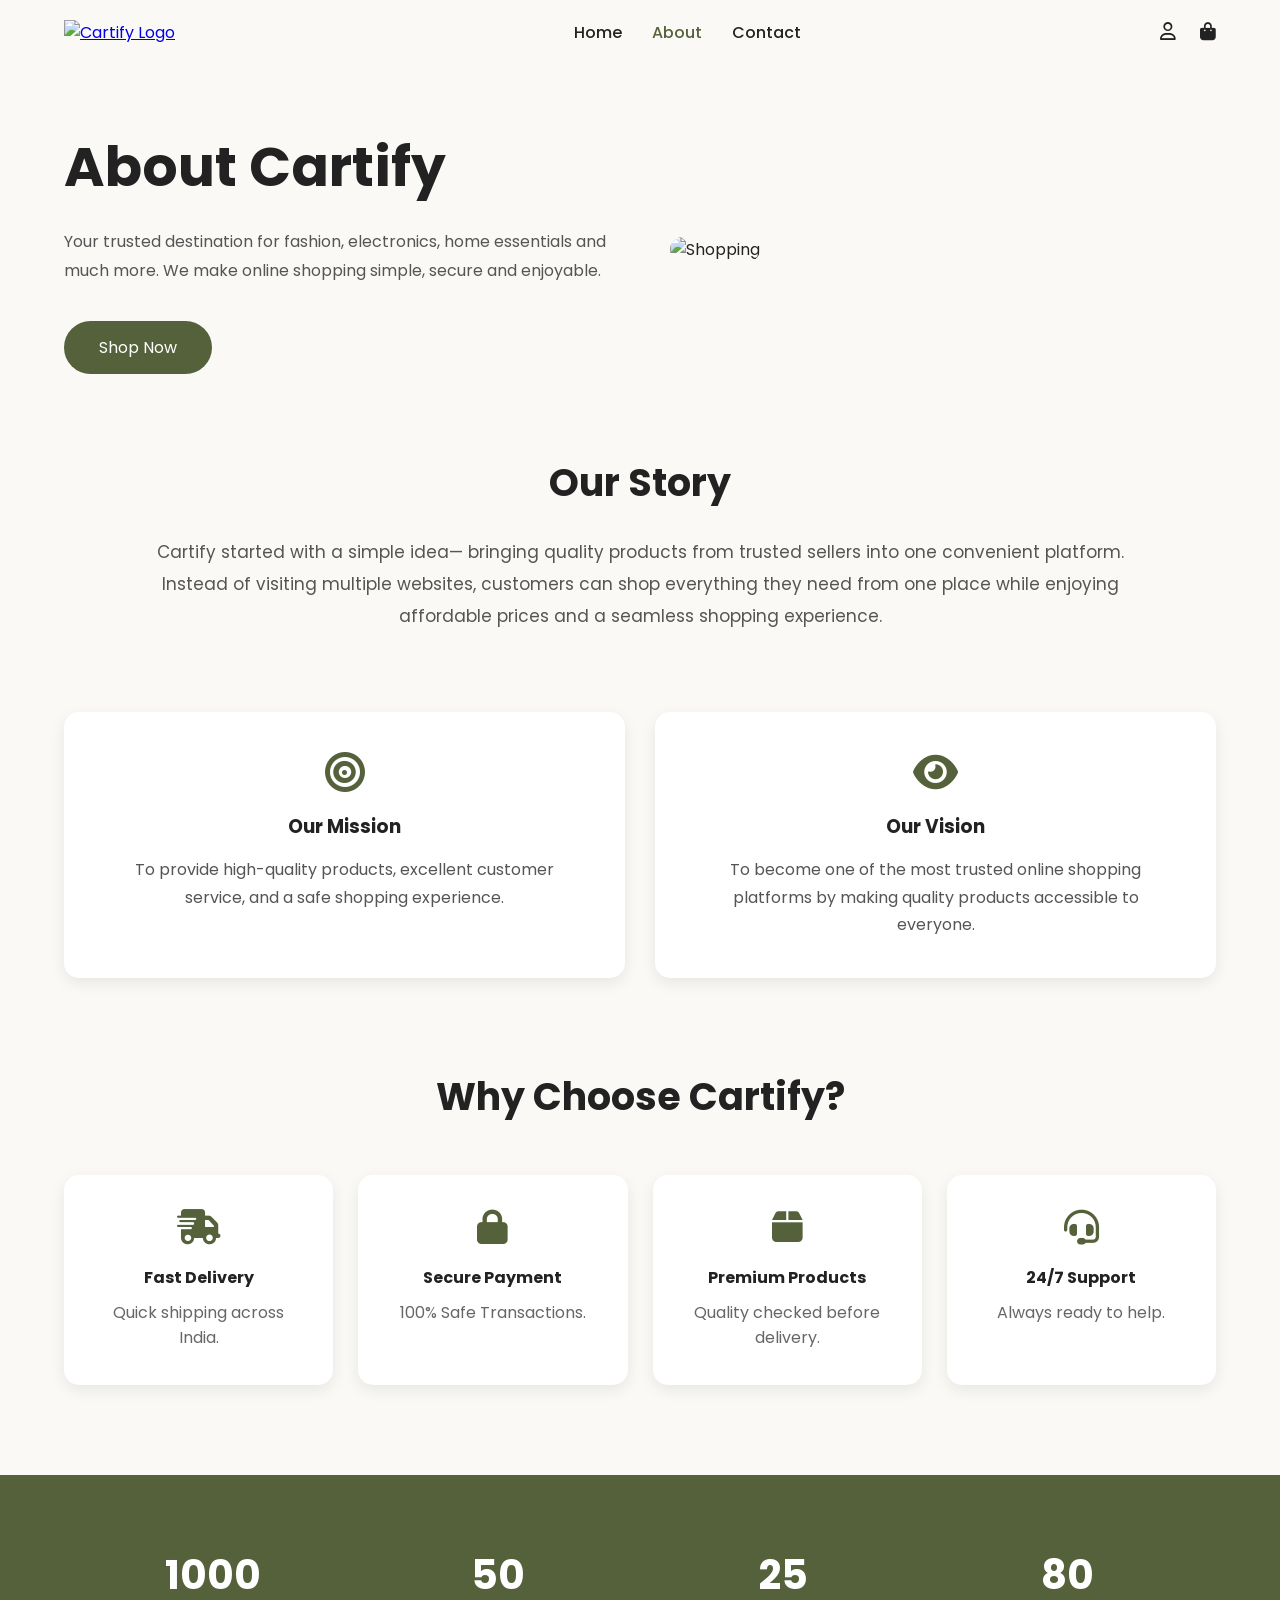
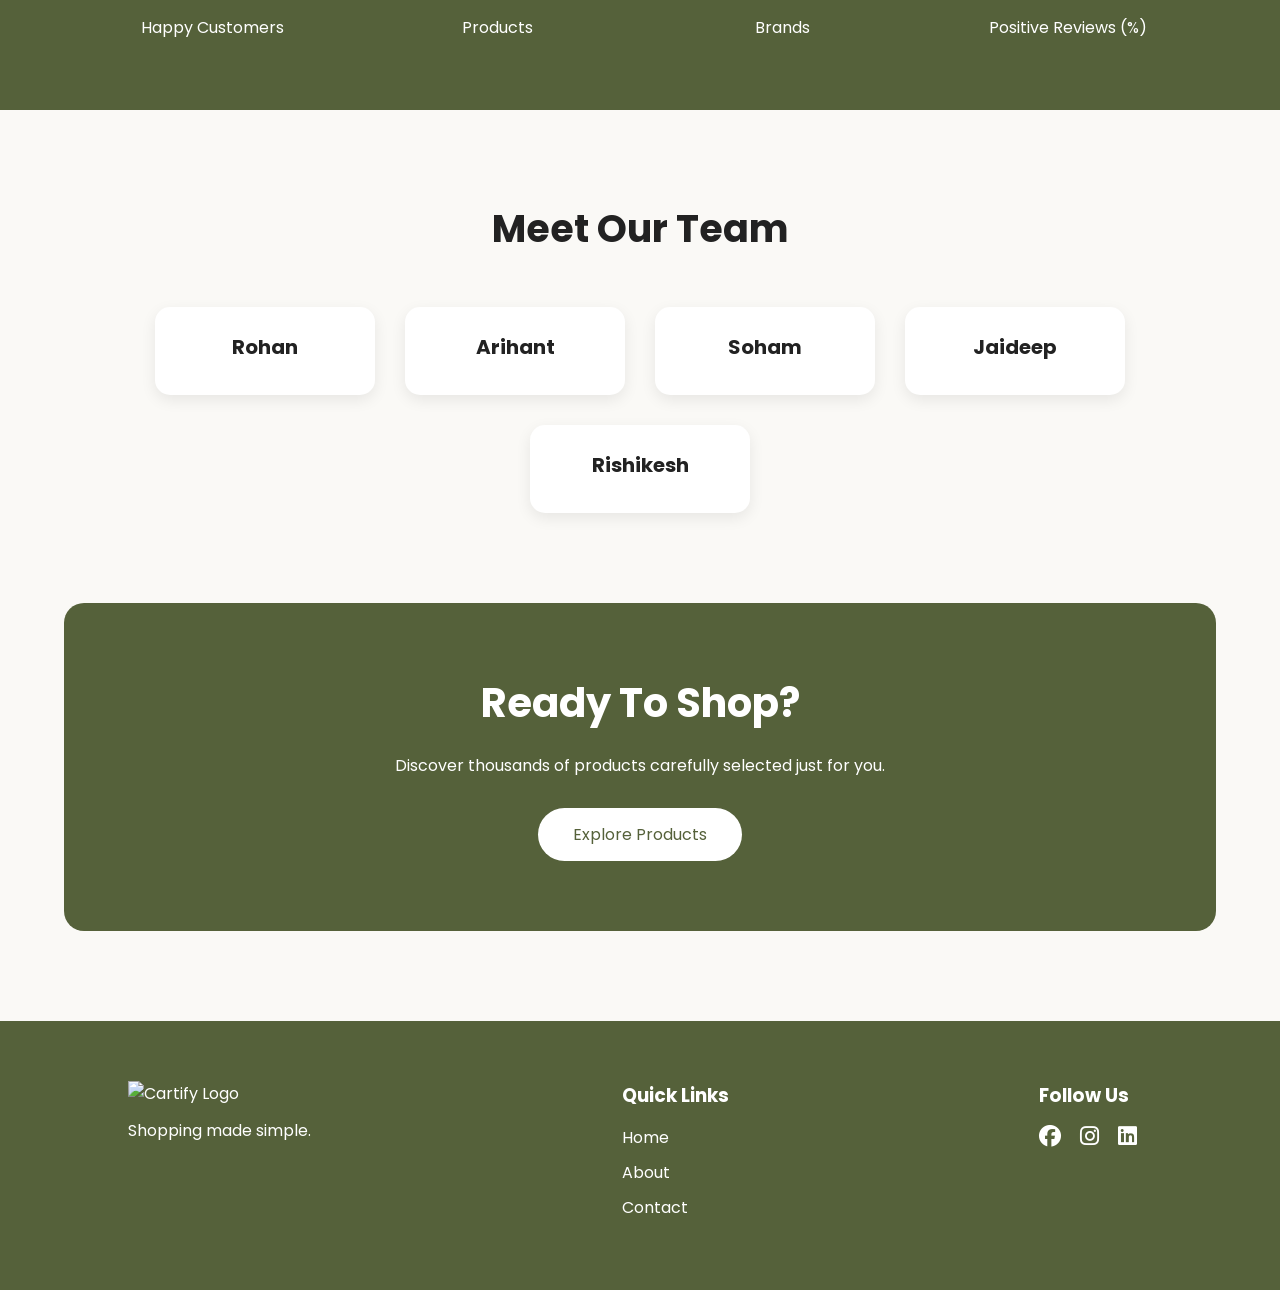
==== About/about.html @ fca767d3 "About page is add and logo is change of contact page" ====
<!DOCTYPE html>
<html lang="en">
<head>
    <meta charset="UTF-8">
    <meta name="viewport" content="width=device-width, initial-scale=1.0">
    <title>About | Cartify</title>

    <link rel="stylesheet" href="about.css">

    <link rel="preconnect" href="https://fonts.googleapis.com">
    <link rel="preconnect" href="https://fonts.gstatic.com" crossorigin>

    <link href="https://fonts.googleapis.com/css2?family=Poppins:wght@300;400;500;600;700&display=swap" rel="stylesheet">

    <link rel="stylesheet"
    href="https://cdnjs.cloudflare.com/ajax/libs/font-awesome/6.5.2/css/all.min.css">
</head>

<body>

<!-- ================= NAVBAR ================= -->

<header>

    <div class="logo">
        <a href="../Home/home.html">
            <img src="Logo.png" alt="Cartify Logo">
        </a>
    </div>

    <nav>
        <a href="../Home/home.html">Home</a>
        <a href="about.html" class="active">About</a>
        <a href="contact.html">Contact</a>
    </nav>

    <div class="icons">
        <i class="fa-regular fa-user"></i>
        <i class="fa-solid fa-bag-shopping"></i>
    </div>

</header>

<!-- ================= HERO ================= -->

<section class="hero reveal">

    <div class="hero-text">

        <h1>About Cartify</h1>

        <p>
            Your trusted destination for fashion, electronics,
            home essentials and much more.
            We make online shopping simple, secure and enjoyable.
        </p>

        <a href="../Home/home.html" class="btn">
            Shop Now
        </a>

    </div>

    <div class="hero-image">

        <img src="shoping.jpg" alt="Shopping">

    </div>

</section>

<!-- ================= STORY ================= -->

<section class="story reveal">

    <h2>Our Story</h2>

    <p>

        Cartify started with a simple idea—
        bringing quality products from trusted sellers
        into one convenient platform.

        Instead of visiting multiple websites,
        customers can shop everything they need
        from one place while enjoying affordable
        prices and a seamless shopping experience.

    </p>

</section>

<!-- ================= MISSION ================= -->

<section class="mission reveal">

    <div class="card">

        <i class="fa-solid fa-bullseye"></i>

        <h3>Our Mission</h3>

        <p>

            To provide high-quality products,
            excellent customer service,
            and a safe shopping experience.

        </p>

    </div>

    <div class="card">

        <i class="fa-solid fa-eye"></i>

        <h3>Our Vision</h3>

        <p>

            To become one of the most trusted
            online shopping platforms by making
            quality products accessible to everyone.

        </p>

    </div>

</section>

<!-- ================= WHY CHOOSE US ================= -->

<section class="why reveal">

    <h2>Why Choose Cartify?</h2>

    <div class="features">

        <div class="feature">

            <i class="fa-solid fa-truck-fast"></i>

            <h4>Fast Delivery</h4>

            <p>Quick shipping across India.</p>

        </div>

        <div class="feature">

            <i class="fa-solid fa-lock"></i>

            <h4>Secure Payment</h4>

            <p>100% Safe Transactions.</p>

        </div>

        <div class="feature">

            <i class="fa-solid fa-box"></i>

            <h4>Premium Products</h4>

            <p>Quality checked before delivery.</p>

        </div>

        <div class="feature">

            <i class="fa-solid fa-headset"></i>

            <h4>24/7 Support</h4>

            <p>Always ready to help.</p>

        </div>

    </div>

</section>

<!-- ================= STATS ================= -->

<section class="stats reveal">

    <div class="stat">
        <h2 class="stat-number" data-target="10000">1000</h2>
        <p>Happy Customers</p>
    </div>

    <div class="stat">
        <h2 class="stat-number" data-target="500">50</h2>
        <p>Products</p>
    </div>

    <div class="stat">
        <h2 class="stat-number" data-target="50">25</h2>
        <p>Brands</p>
    </div>

    <div class="stat">
        <h2 class="stat-number" data-target="98">80</h2>
        <p>Positive Reviews (%)</p>
    </div>

</section>

<!-- ================= TEAM ================= -->

<!-- ================= TEAM ================= -->

<section class="team reveal">

    <h2>Meet Our Team</h2>

    <div class="members">

        <div class="member">
            <div class="avatar"></div>
            <h4>Rohan</h4>
            <p></p>
        </div>

        <div class="member">
            <div class="avatar"></div>
            <h4>Arihant</h4>
            <p></p>
        </div>

        <div class="member">
            <div class="avatar"></div>
            <h4>Soham</h4>
            <p></p>
        </div>

        <div class="member">
            <div class="avatar"></div>
            <h4>Jaideep</h4>
            <p></p>
        </div>

        <div class="member">
            <div class="avatar"></div>
            <h4>Rishikesh</h4>
            <p></p>
        </div>

    </div>

</section>

<!-- ================= CTA ================= -->

<section class="cta">

    <h2>Ready To Shop?</h2>

    <p>
        Discover thousands of products
        carefully selected just for you.
    </p>

    <a href="../Home/home.html" class="btn">
        Explore Products
    </a>

</section>

<!-- ================= FOOTER ================= -->

<footer>

    <div class="footer-logo">

        <img src="images/logo.png" alt="Cartify Logo">

        <p>Shopping made simple.</p>

    </div>

    <div>

        <h3>Quick Links</h3>

        <a href="../Home/home.html">Home</a>
        <a href="about.html">About</a>
        <a href="contact.html">Contact</a>

    </div>

    <div>

        <h3>Follow Us</h3>

        <i class="fab fa-facebook"></i>
        <i class="fab fa-instagram"></i>
        <i class="fab fa-linkedin"></i>

    </div>

</footer>

<script src="about.js"></script>

</body>
</html>
---- About/about.css ----
/* ================= GOOGLE FONT ================= */

*{
    margin:0;
    padding:0;
    box-sizing:border-box;
    font-family:'Poppins',sans-serif;
}

html{
    scroll-behavior:smooth;
}

body{
    background:#faf9f6;
    color:#222;
    overflow-x:hidden;
}

/* ================= NAVBAR ================= */

header{
    width:90%;
    margin:auto;
    display:flex;
    justify-content:space-between;
    align-items:center;
    padding:20px 0;
}

.logo{
    display:flex;
    align-items:center;
}

.logo img{
    width:170px;
    height:auto;
    display:block;
}

nav{
    display:flex;
    gap:30px;
}

nav a{
    text-decoration:none;
    color:#222;
    font-weight:500;
    transition:.3s;
}

nav a:hover,
nav .active{
    color:#55613a;
}

.icons i{
    margin-left:20px;
    cursor:pointer;
    font-size:18px;
    transition:.3s;
}

.icons i:hover{
    color:#55613a;
}

/* ================= HERO ================= */

.hero{
    width:90%;
    margin:60px auto;
    display:flex;
    justify-content:space-between;
    align-items:center;
    gap:60px;
}

.hero-text{
    flex:1;
}

.hero-text h1{
    font-size:55px;
    margin-bottom:20px;
}

.hero-text p{
    color:#555;
    line-height:1.8;
    margin-bottom:35px;
}

.hero-image{
    flex:1;
}

.hero-image img{
    width:100%;
    border-radius:15px;
}

/* ================= BUTTON ================= */

.btn{
    display:inline-block;
    padding:14px 35px;
    background:#55613a;
    color:#fff;
    text-decoration:none;
    border-radius:30px;
    transition:.3s;
}

.btn:hover{
    background:#40482d;
}

/* ================= STORY ================= */

.story{
    width:80%;
    margin:80px auto;
    text-align:center;
}

.story h2{
    font-size:38px;
    margin-bottom:25px;
}

.story p{
    color:#555;
    line-height:1.9;
    font-size:17px;
}

/* ================= MISSION ================= */

.mission{
    width:90%;
    margin:80px auto;
    display:grid;
    grid-template-columns:repeat(2,1fr);
    gap:30px;
}

.card{
    background:#fff;
    padding:40px;
    border-radius:15px;
    text-align:center;
    box-shadow:0 5px 15px rgba(0,0,0,.08);
    transition:.3s;
}

.card:hover{
    transform:translateY(-8px);
}

.card i{
    font-size:40px;
    color:#55613a;
    margin-bottom:20px;
}

.card h3{
    margin-bottom:15px;
}

.card p{
    color:#555;
    line-height:1.7;
}

/* ================= WHY CHOOSE ================= */

.why{
    width:90%;
    margin:90px auto;
}

.why h2{
    text-align:center;
    margin-bottom:50px;
    font-size:38px;
}

.features{
    display:grid;
    grid-template-columns:repeat(4,1fr);
    gap:25px;
}

.feature{
    background:#fff;
    text-align:center;
    padding:35px;
    border-radius:15px;
    box-shadow:0 5px 15px rgba(0,0,0,.08);
    transition:.3s;
}

.feature:hover{
    transform:translateY(-8px);
}

.feature i{
    font-size:35px;
    color:#55613a;
    margin-bottom:20px;
}

.feature h4{
    margin-bottom:10px;
}

.feature p{
    color:#666;
}

/* ================= STATS ================= */

.stats{
    background:#55613a;
    color:#fff;
    padding:70px;
    display:grid;
    grid-template-columns:repeat(4,1fr);
    text-align:center;
    margin:90px 0;
}

.stats h2{
    font-size:40px;
}

.stats p{
    margin-top:10px;
}

/* ================= TEAM ================= */

.team{
    width:90%;
    margin:80px auto;
    text-align:center;
}

.team h2{
    font-size:38px;
    margin-bottom:50px;
}

.members{
    display:flex;
    justify-content:center;
    align-items:stretch;
    flex-wrap:wrap;
    gap:30px;
}

.member{
    width:220px;
    background:#fff;
    padding:25px;
    border-radius:15px;
    box-shadow:0 5px 15px rgba(0,0,0,.08);
    transition:.3s;
    text-align:center;
}

.member:hover{
    transform:translateY(-10px);
}

.member img{
    width:150px;
    height:150px;
    object-fit:cover;
    border-radius:50%;
    display:block;
    margin:0 auto 20px;
}

.member h4{
    margin-bottom:8px;
    font-size:20px;
}

.member p{
    color:#777;
}

/* ================= CTA ================= */

.cta{
    width:90%;
    margin:90px auto;
    background:#55613a;
    color:#fff;
    text-align:center;
    padding:70px;
    border-radius:20px;
}

.cta h2{
    font-size:40px;
    margin-bottom:20px;
}

.cta p{
    margin-bottom:30px;
}

.cta .btn{
    background:#fff;
    color:#55613a;
}

.cta .btn:hover{
    background:#f2f2f2;
}

/* ================= FOOTER ================= */

footer{
    background:#55613a;
    color:#fff;
    padding:60px 10%;
    display:flex;
    justify-content:space-between;
    align-items:flex-start;
    flex-wrap:wrap;
    gap:40px;
}

.footer-logo{
    display:flex;
    flex-direction:column;
}

.footer-logo img{
    width:160px;
    margin-bottom:12px;
}

footer h3{
    margin-bottom:15px;
}

footer a{
    display:block;
    color:#fff;
    text-decoration:none;
    margin-bottom:10px;
}

footer a:hover{
    text-decoration:underline;
}

footer i{
    font-size:22px;
    margin-right:15px;
    cursor:pointer;
    transition:.3s;
}

footer i:hover{
    transform:scale(1.15);
}

/* ================= REVEAL ANIMATION ================= */

.reveal{
    opacity:1;
    transform:translateY(0);
    transition:all .6s ease;
}

/* ================= RESPONSIVE ================= */

@media(max-width:992px){

.hero{
    flex-direction:column;
    text-align:center;
}

.mission{
    grid-template-columns:1fr;
}

.features{
    grid-template-columns:repeat(2,1fr);
}

.stats{
    grid-template-columns:repeat(2,1fr);
    gap:35px;
}

.logo img{
    width:150px;
}

}

@media(max-width:768px){

header{
    flex-direction:column;
    gap:20px;
}

nav{
    gap:18px;
    flex-wrap:wrap;
    justify-content:center;
}

.hero-text h1{
    font-size:40px;
}

.features{
    grid-template-columns:1fr;
}

.stats{
    grid-template-columns:1fr;
}

.members{
    justify-content:center;
}

.member{
    width:280px;
}

footer{
    flex-direction:column;
    text-align:center;
    align-items:center;
}

.footer-logo{
    align-items:center;
}

.logo img{
    width:140px;
}

.footer-logo img{
    width:140px;
}

}

@media(max-width:480px){

.member{
    width:100%;
}

.hero-text h1{
    font-size:34px;
}

.story h2,
.why h2,
.team h2,
.cta h2{
    font-size:30px;
}

}
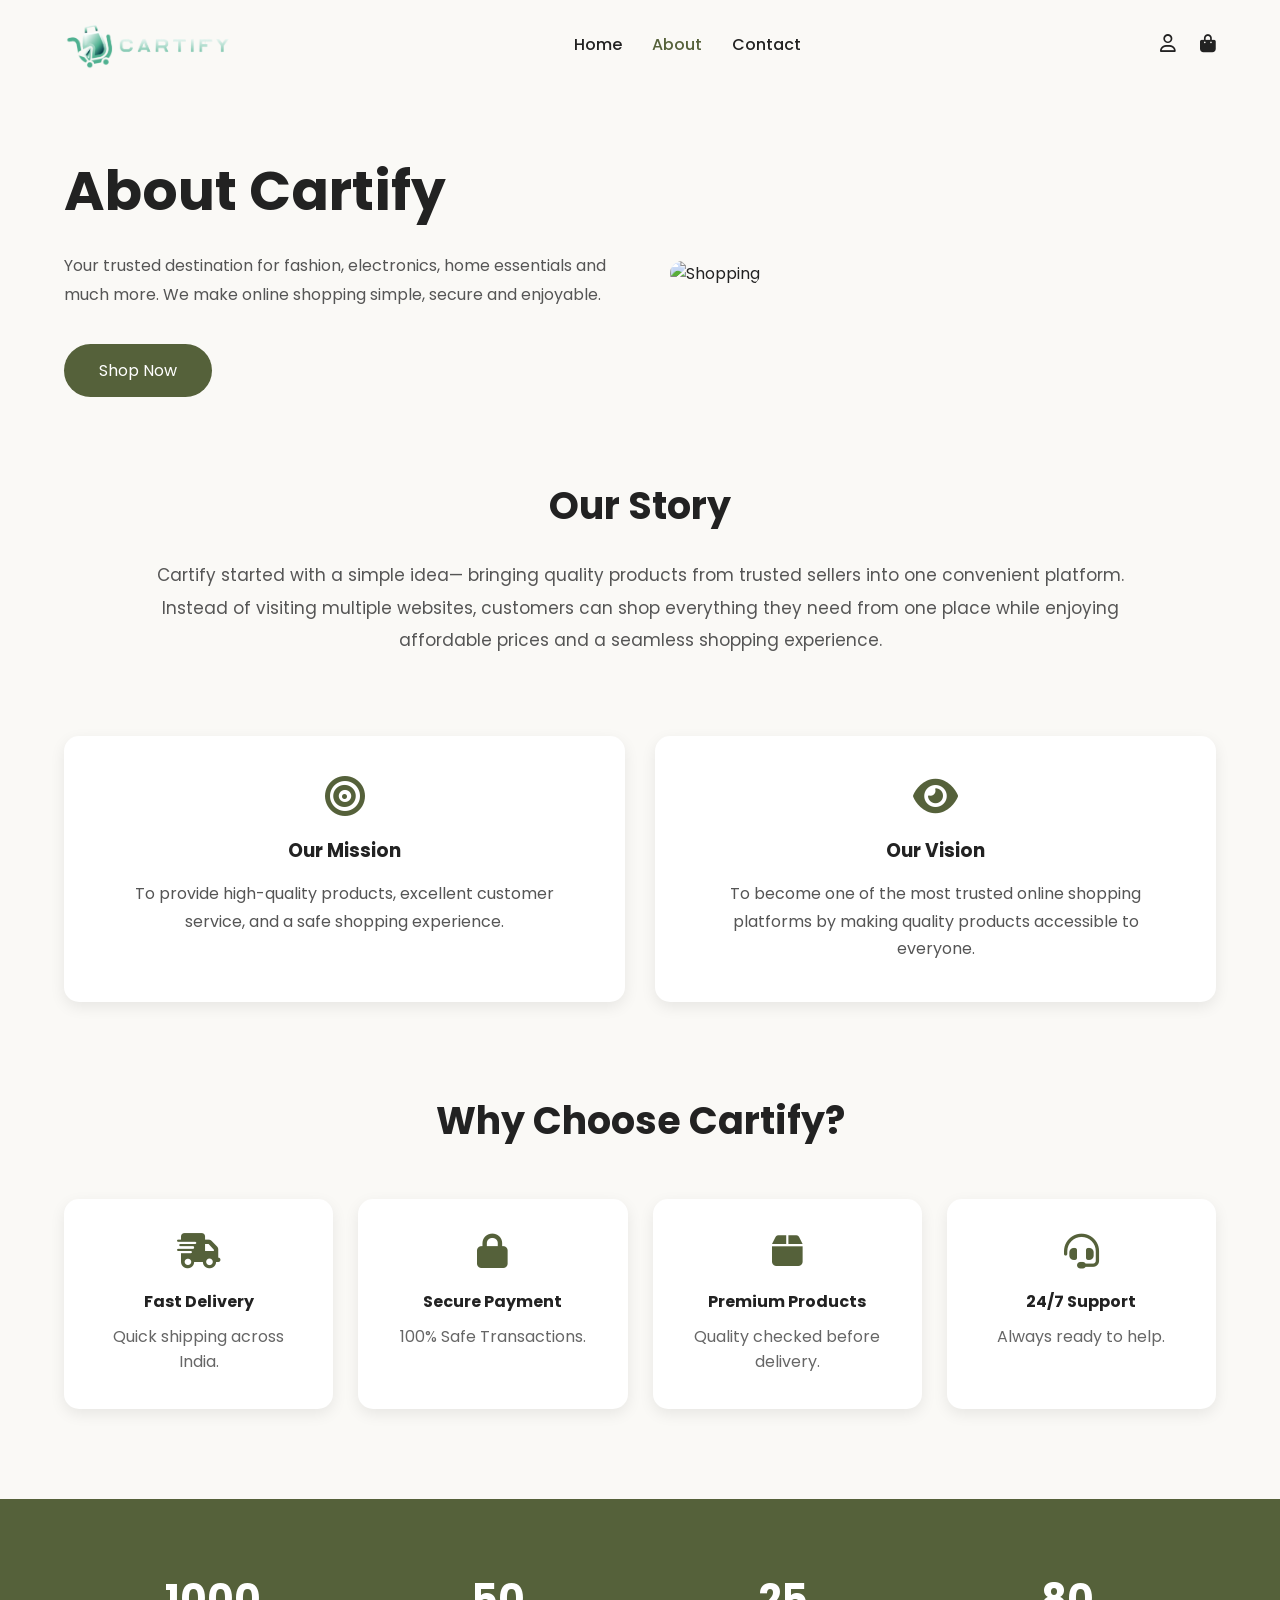
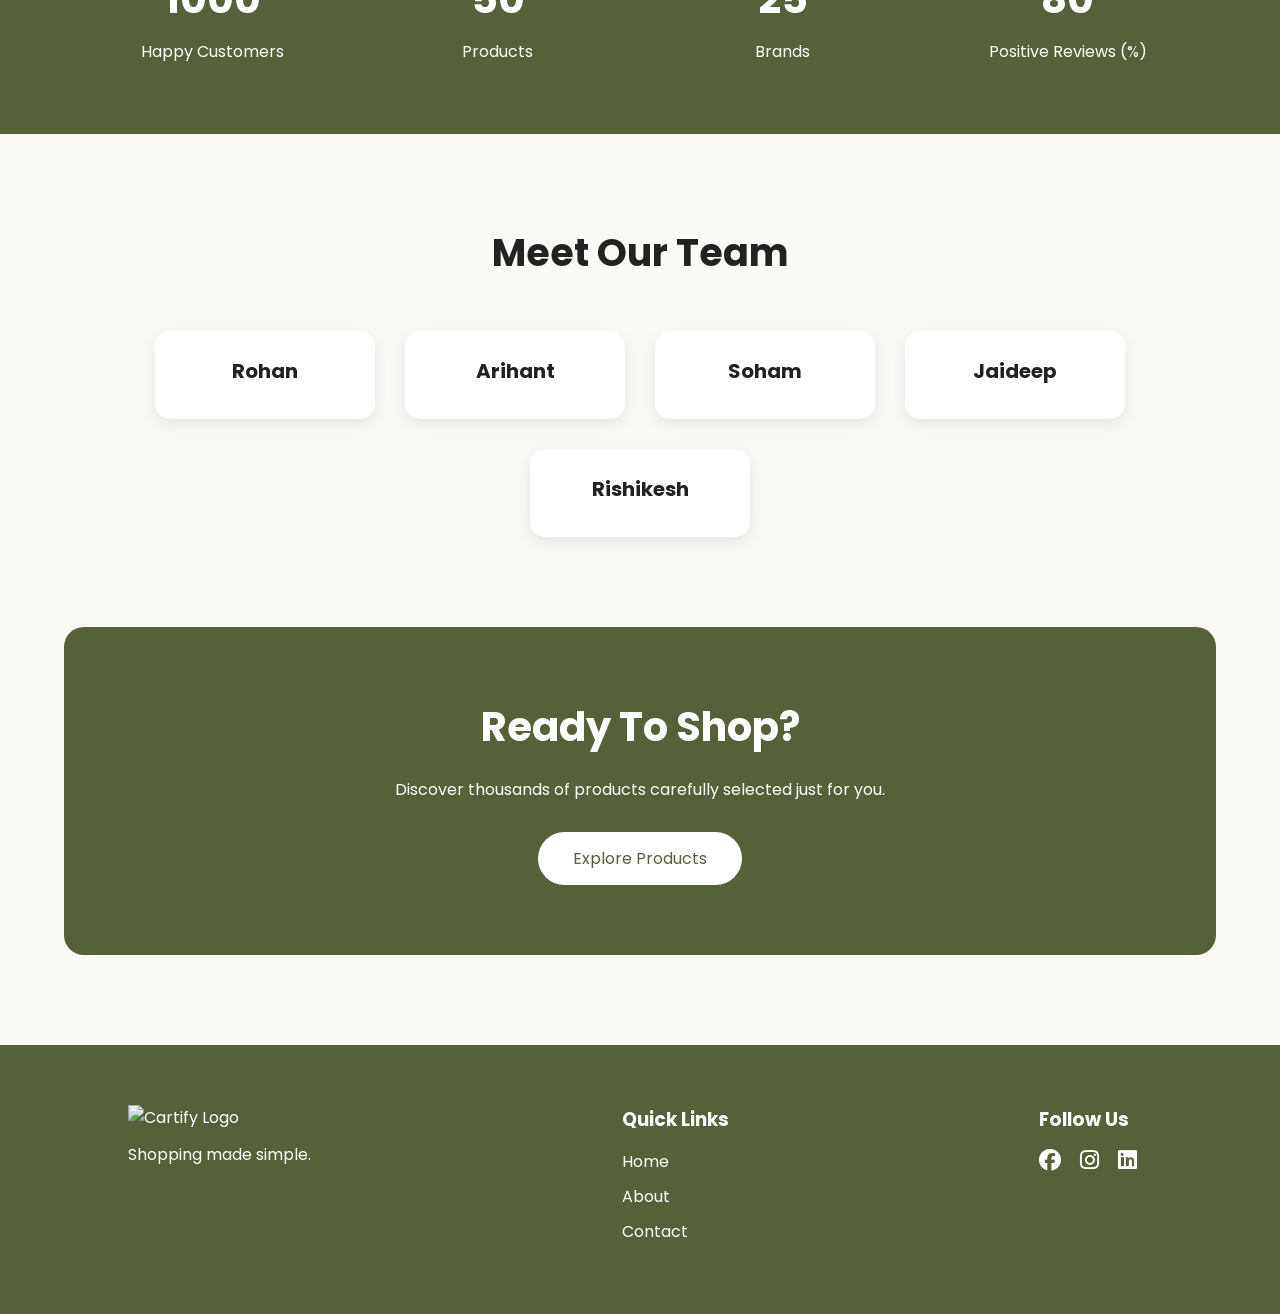
==== commit b60b847c: "All images is added" ====
--- a/About/about.html
+++ b/About/about.html
@@ -24,14 +24,14 @@
 
     <div class="logo">
         <a href="../Home/home.html">
-            <img src="Logo.png" alt="Cartify Logo">
+            <img src="../assets/logo.png" alt="Cartify Logo">
         </a>
     </div>
 
     <nav>
         <a href="../Home/home.html">Home</a>
         <a href="about.html" class="active">About</a>
-        <a href="contact.html">Contact</a>
+        <a href="../Contact/contact.html">Contact</a>
     </nav>
 
     <div class="icons">
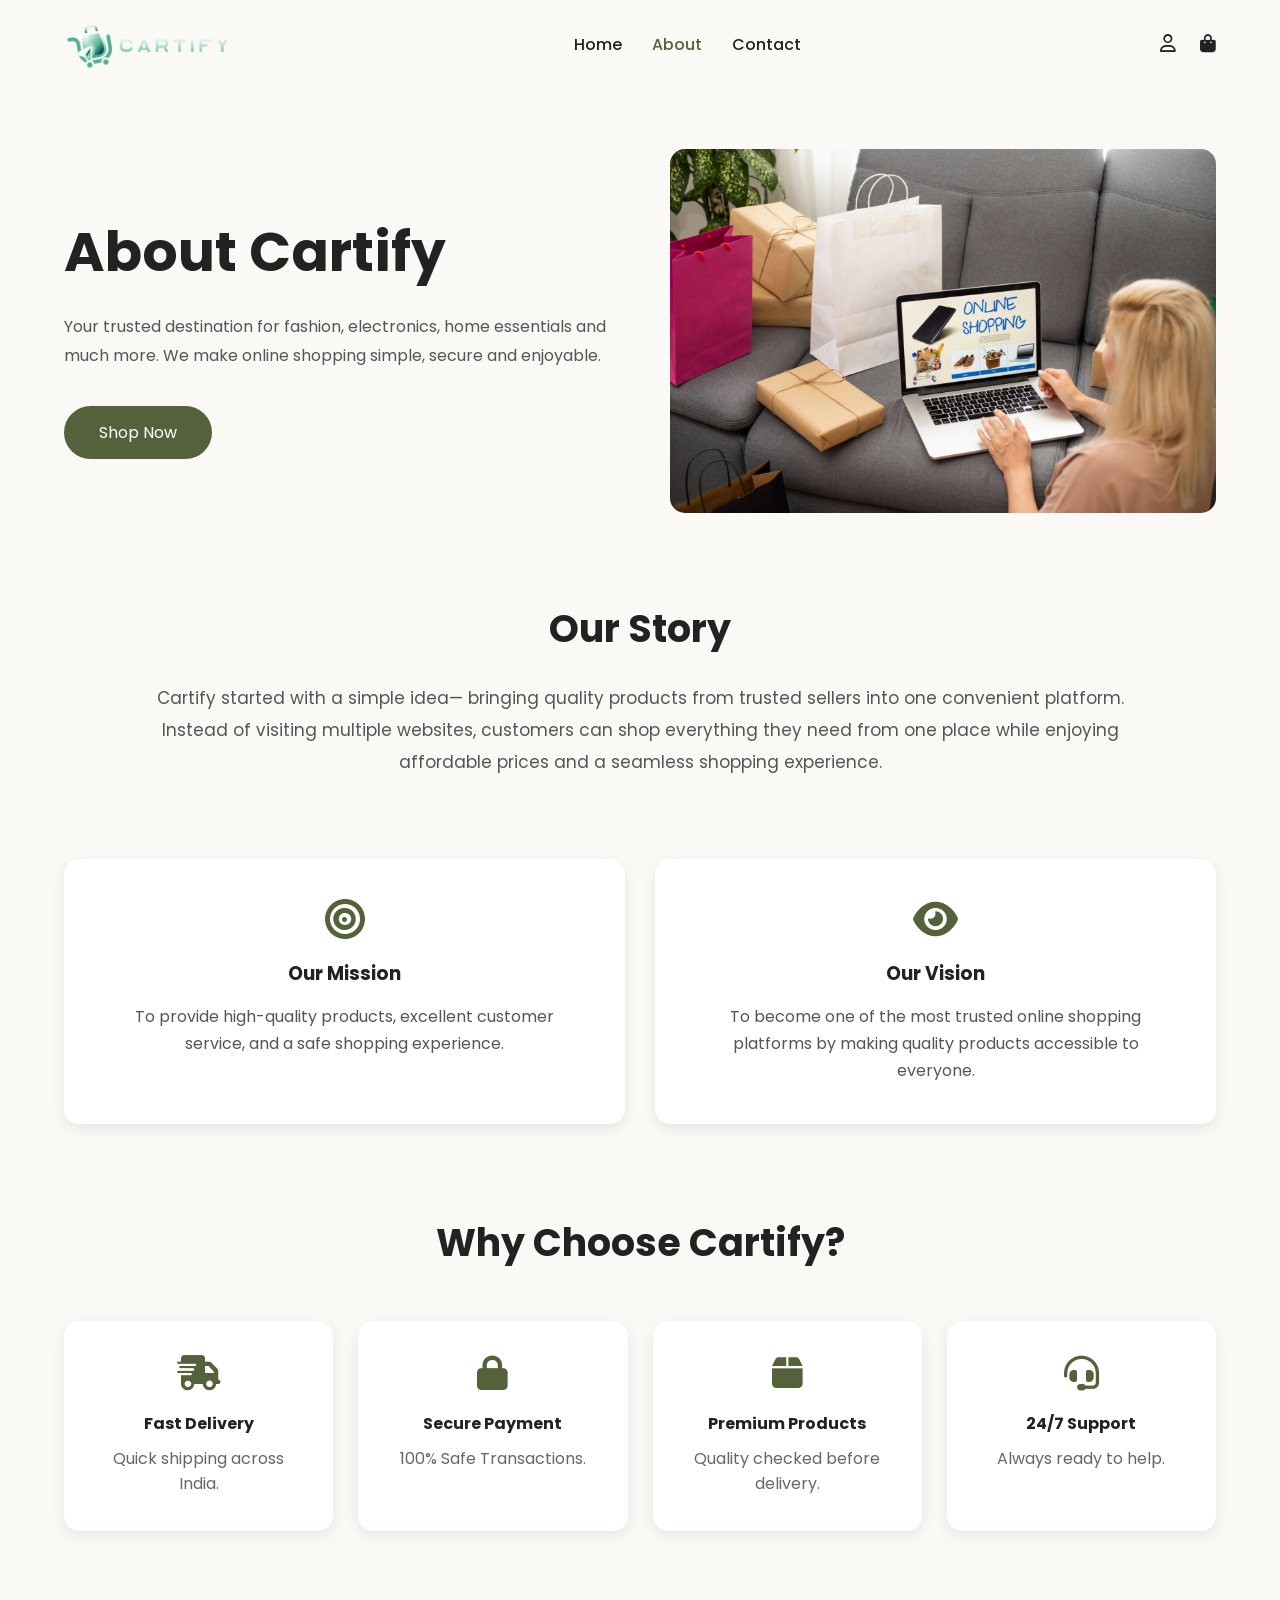
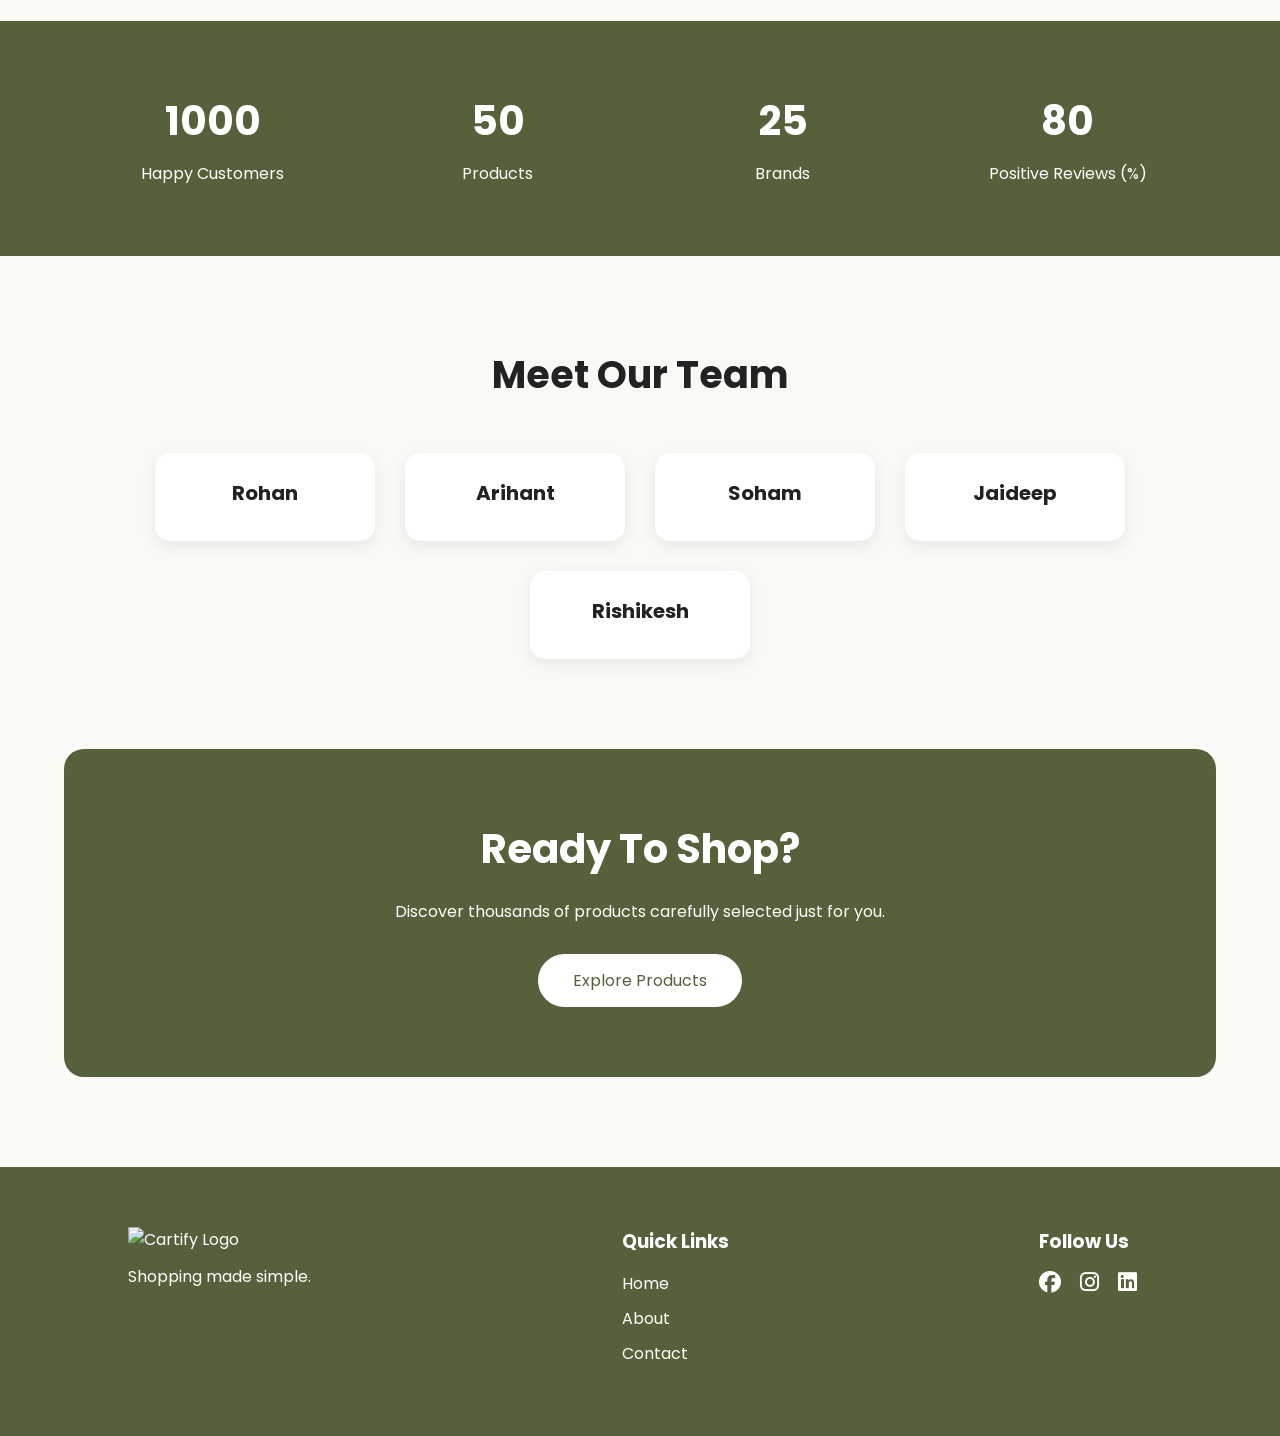
==== commit 6ab15fcd: "about img is added" ====
--- a/About/about.html
+++ b/About/about.html
@@ -23,13 +23,13 @@
 <header>
 
     <div class="logo">
-        <a href="../Home/home.html">
+        <a href="index.php">
             <img src="../assets/logo.png" alt="Cartify Logo">
         </a>
     </div>
 
     <nav>
-        <a href="../Home/home.html">Home</a>
+        <a href="../index.php">Home</a>
         <a href="about.html" class="active">About</a>
         <a href="../Contact/contact.html">Contact</a>
     </nav>
@@ -55,7 +55,7 @@
             We make online shopping simple, secure and enjoyable.
         </p>
 
-        <a href="../Home/home.html" class="btn">
+        <a href="../index.php" class="btn">
             Shop Now
         </a>
 
@@ -63,7 +63,7 @@
 
     <div class="hero-image">
 
-        <img src="shoping.jpg" alt="Shopping">
+        <img src="../assets/shopping.jpg" alt="Shopping">
 
     </div>
 
@@ -283,9 +283,9 @@
 
         <h3>Quick Links</h3>
 
-        <a href="../Home/home.html">Home</a>
+        <a href="../index.php">Home</a>
         <a href="about.html">About</a>
-        <a href="contact.html">Contact</a>
+        <a href="../Contact/contact.html">Contact</a>
 
     </div>
 
--- a/About/about.css
+++ b/About/about.css
@@ -479,4 +479,5 @@
     font-size:30px;
 }
 
-}+}
+
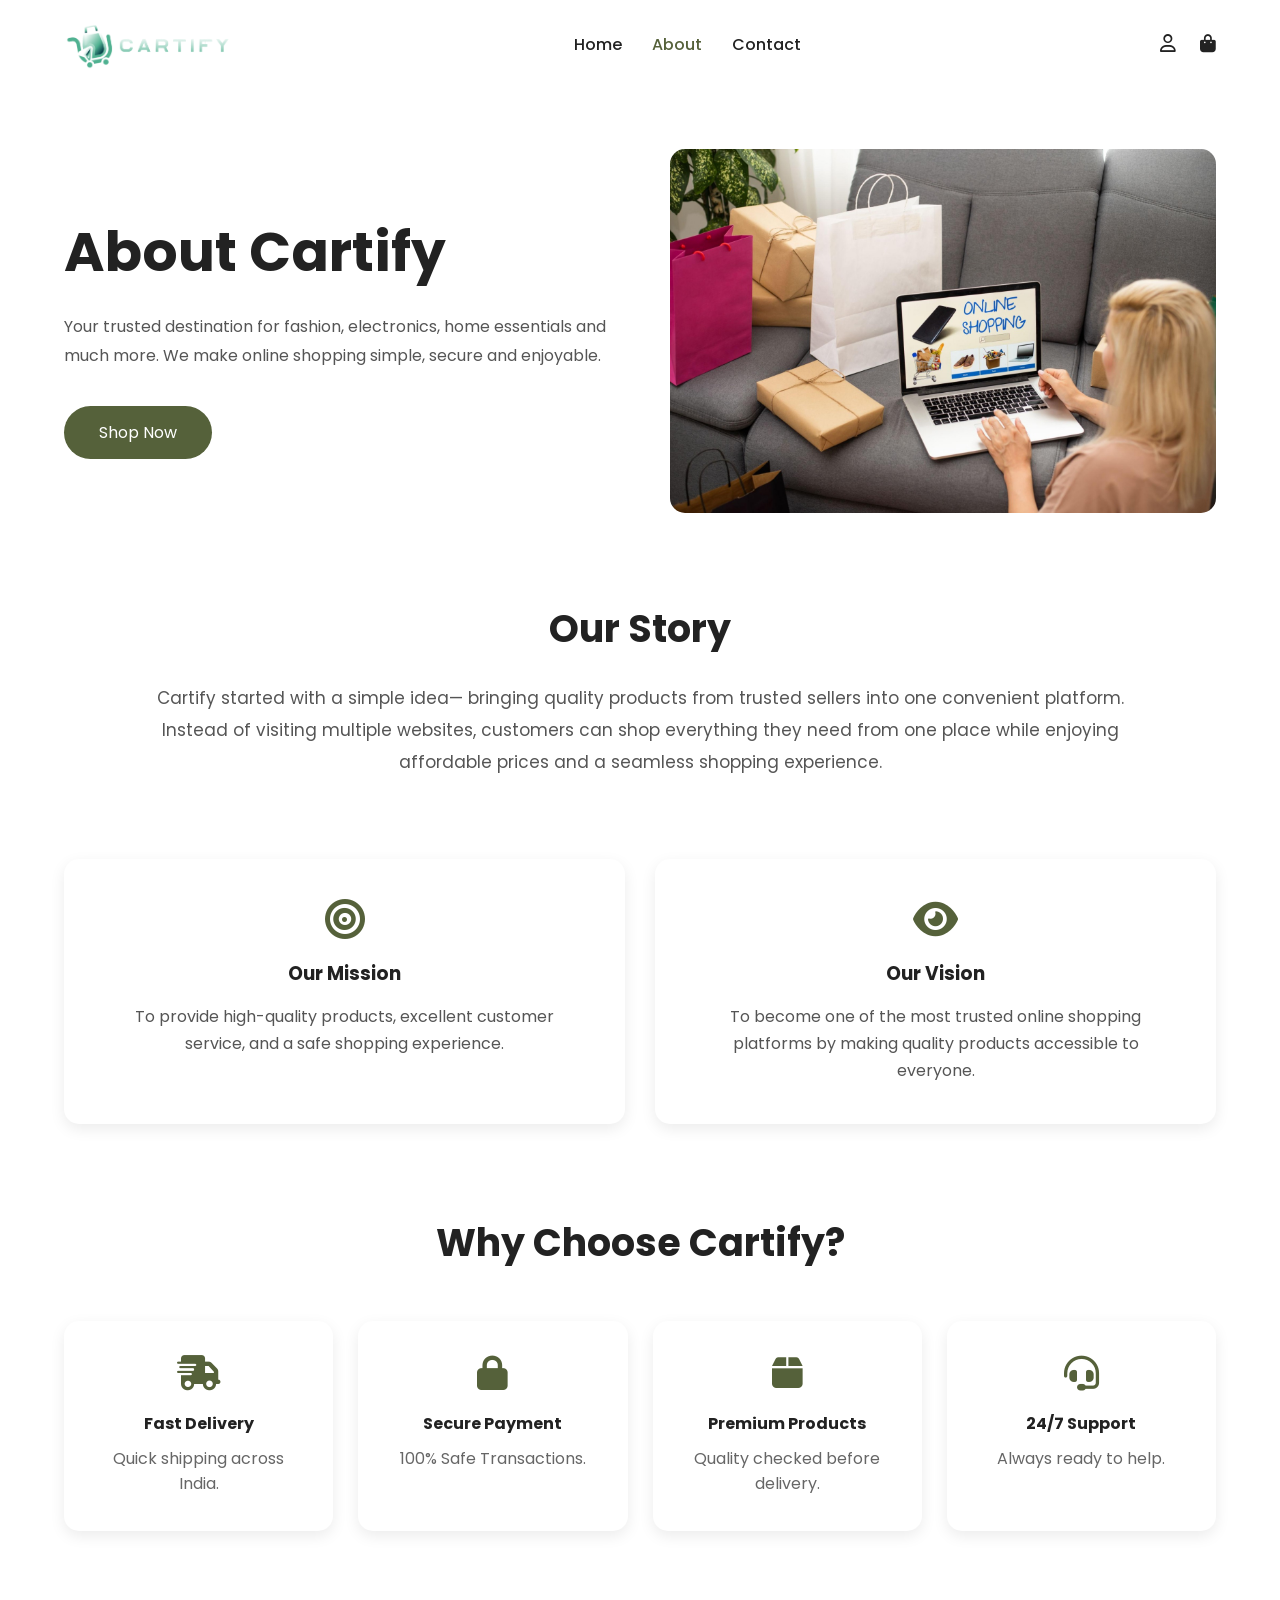
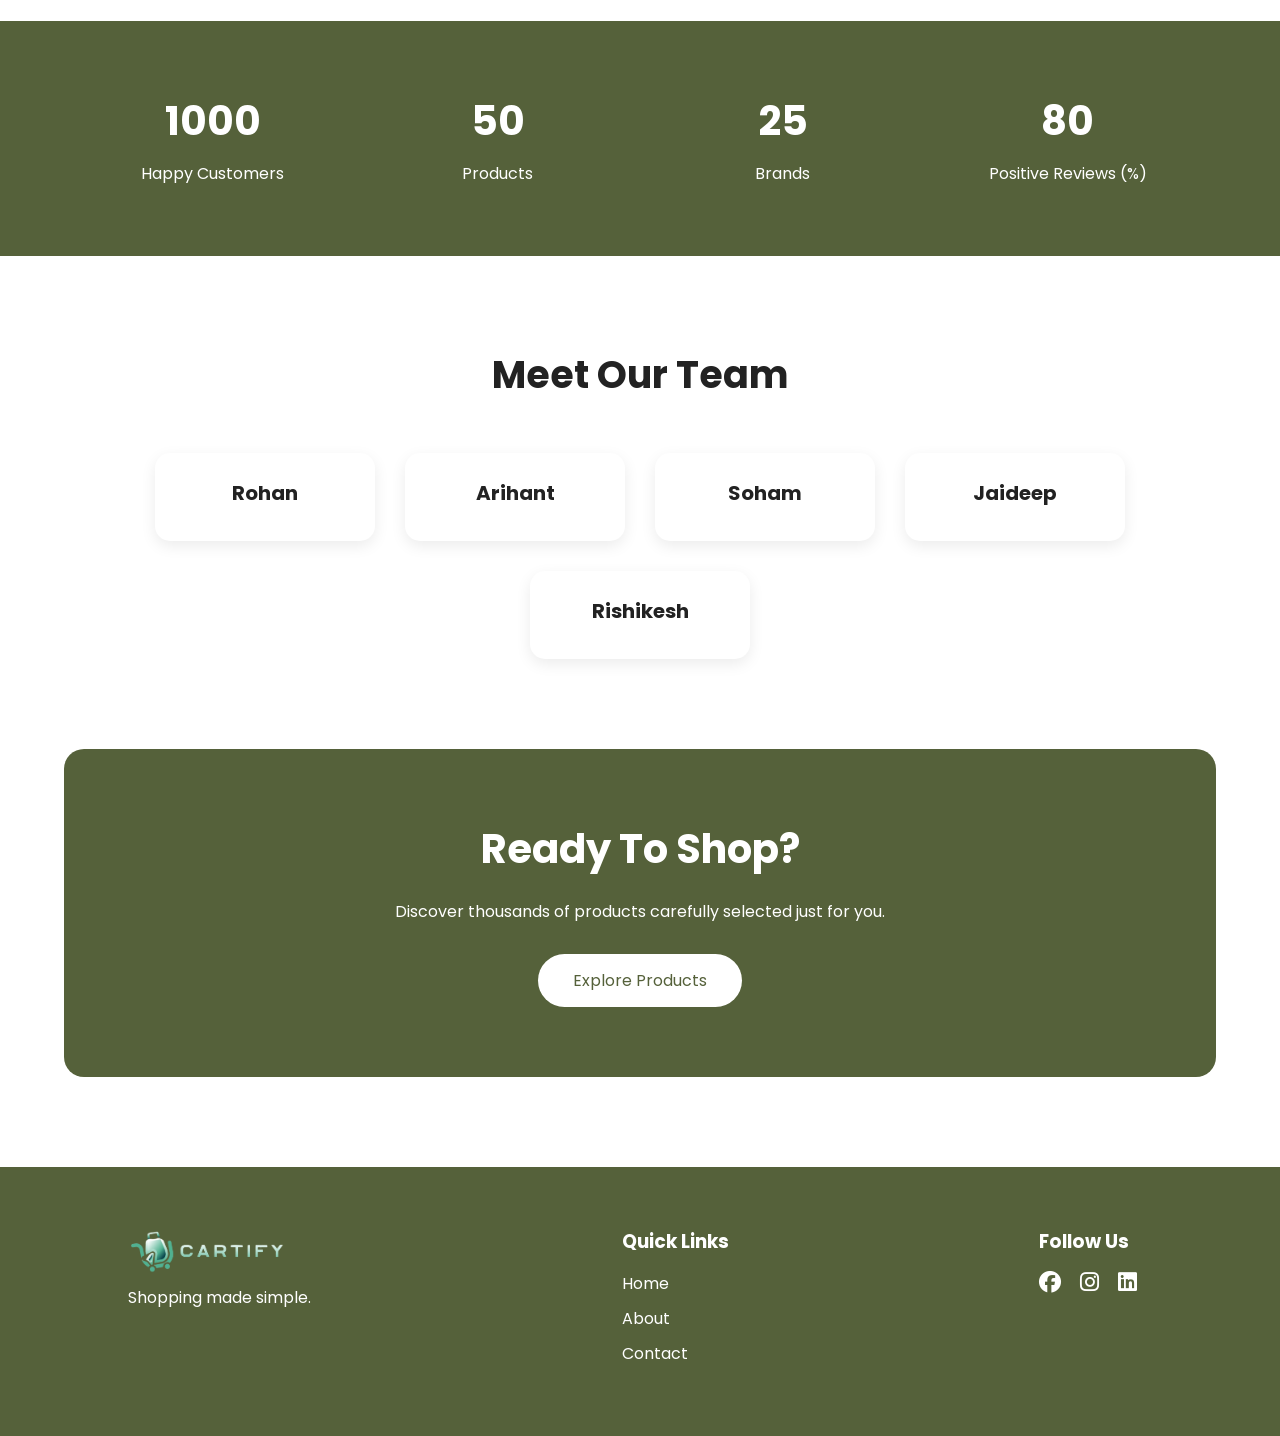
==== commit 94fbedf2: "logo is add" ====
--- a/About/about.html
+++ b/About/about.html
@@ -273,7 +273,7 @@
 
     <div class="footer-logo">
 
-        <img src="images/logo.png" alt="Cartify Logo">
+        <img src="../assets/logo.png" alt="Cartify Logo">
 
         <p>Shopping made simple.</p>
 
--- a/About/about.css
+++ b/About/about.css
@@ -12,7 +12,7 @@
 }
 
 body{
-    background:#faf9f6;
+    background:#fff;
     color:#222;
     overflow-x:hidden;
 }
